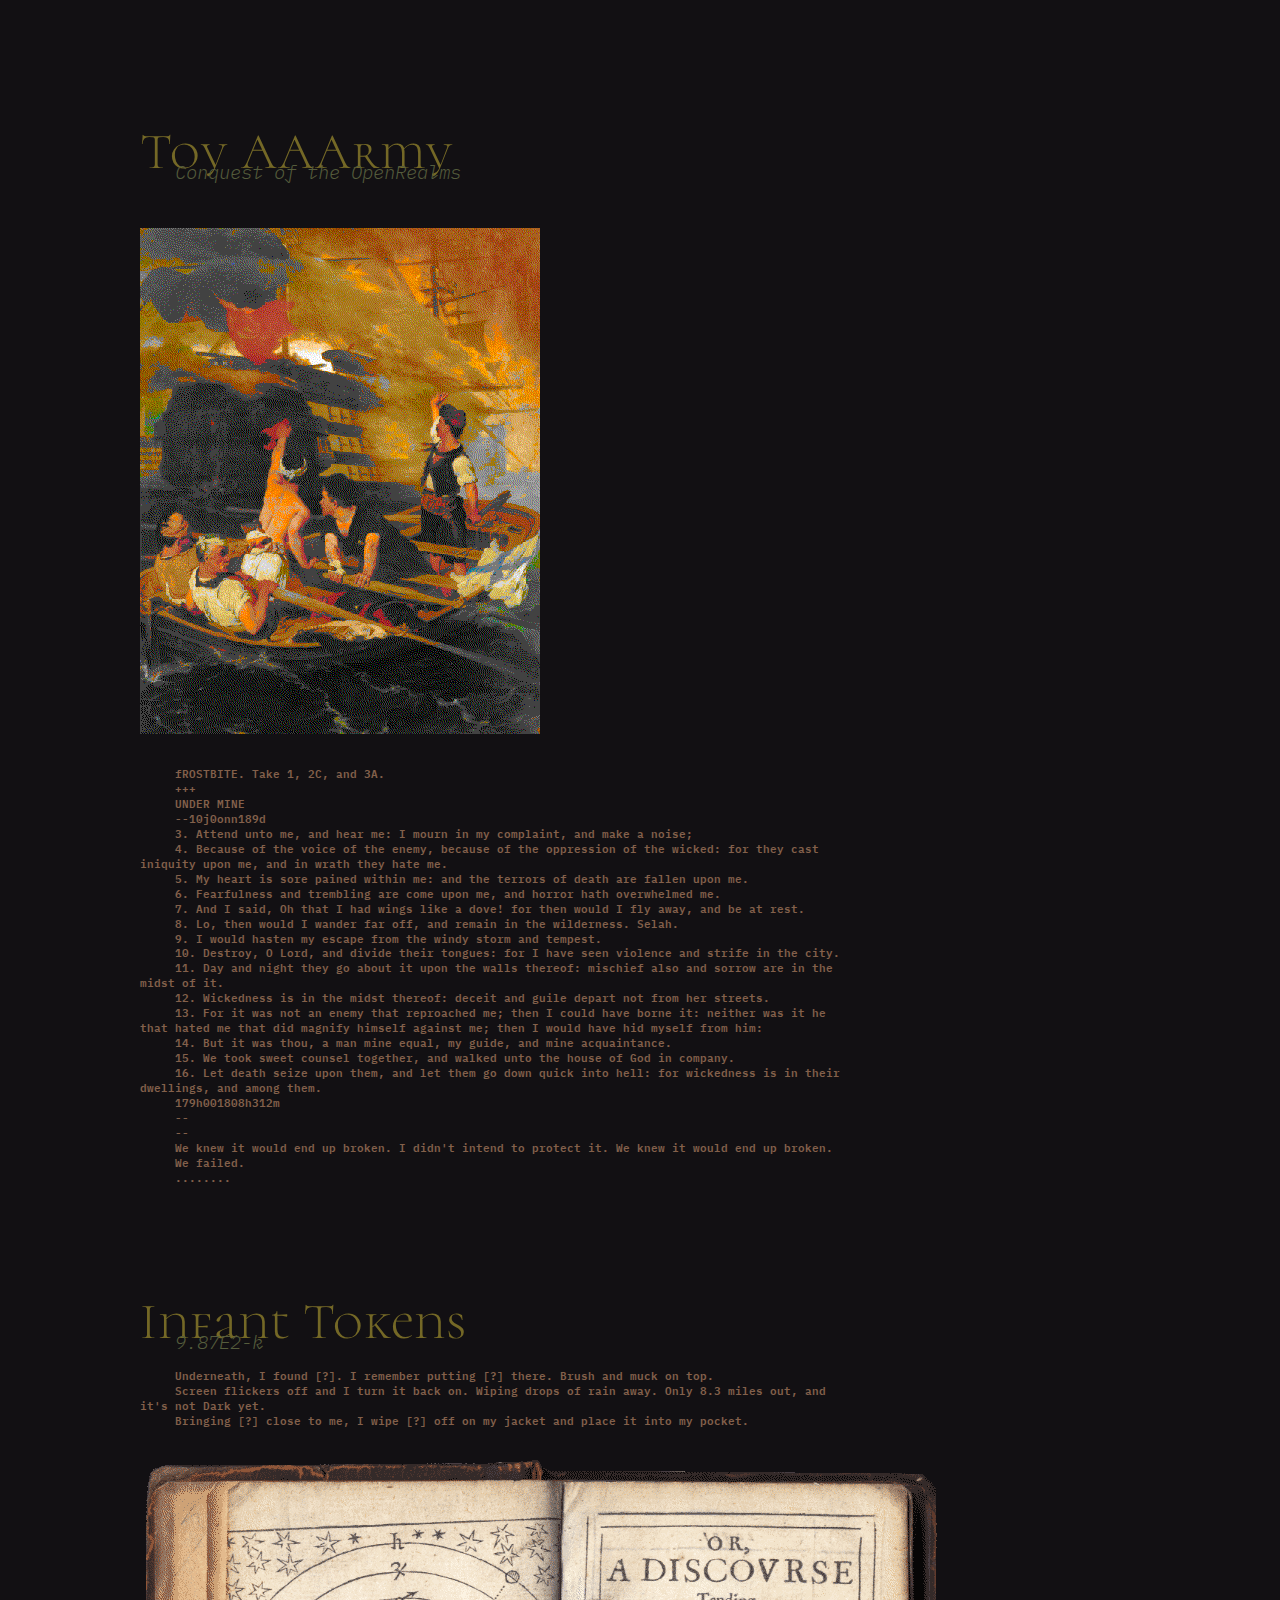
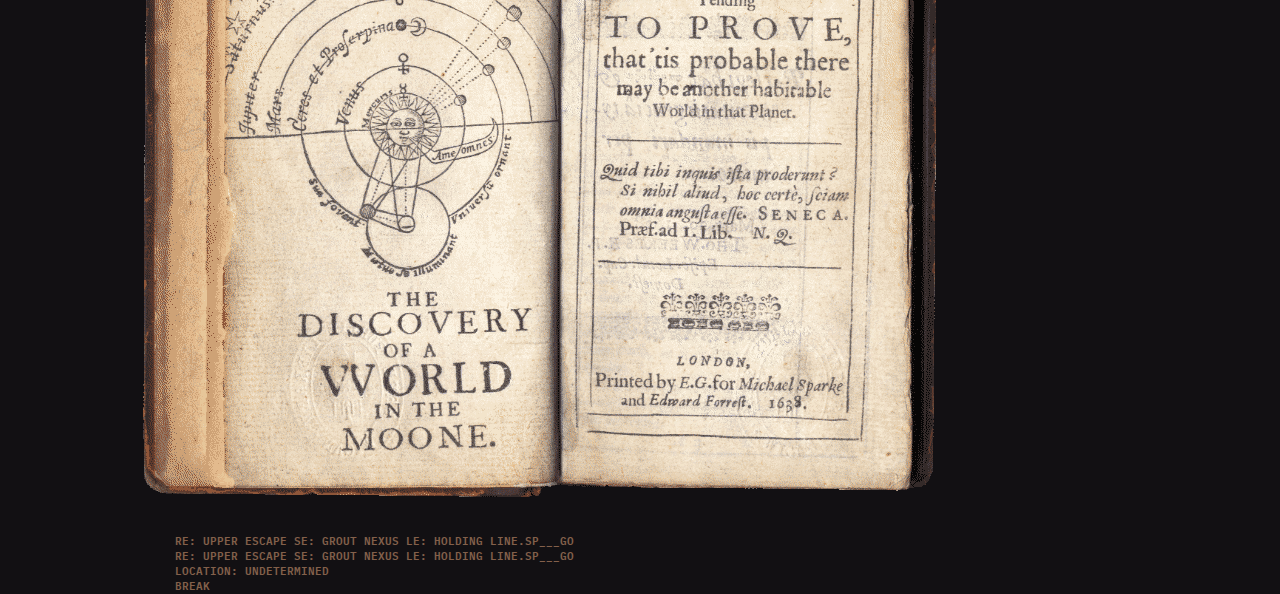
==== index.html @ 7e442b28 "correct spelling, errors" ====
<!DOCTYPE html>
<html dir="ltr" lang="en-US">
<head>
	<link rel="stylesheet" type="text/css" href="./assets/common.css" media="screen" />
	<link rel="stylesheet" type="text/css" href="./assets/style.css" media="screen" />    
</head>
<body>
	<div class="page">
		<h1>Toy AAArmy</h1>
		<h2>Conquest of the OpenRealms</h2>
		<img src="\assets\turkishflagship.png"/>
		<p>fROSTBITE. Take 1, 2C, and 3A.</p>
		<p>+++</p>
		<p>UNDER MINE</p>
		<p>--10j0onn189d</p>
		<p>3.	Attend unto me, and hear me: I mourn in my complaint, and make a noise;</p>
		<p>4.	Because of the voice of the enemy, because of the oppression of the wicked: for they cast iniquity upon me, and in wrath they hate me.</p>
		<p>5.	My heart is sore pained within me: and the terrors of death are fallen upon me.</p>
		<p>6.	Fearfulness and trembling are come upon me, and horror hath overwhelmed me.</p>
		<p>7.	And I said, Oh that I had wings like a dove! for then would I fly away, and be at rest.</p>
		<p>8.	Lo, then would I wander far off, and remain in the wilderness. Selah.
		<p>9.	I would hasten my escape from the windy storm and tempest.</p>
		<p>10.	Destroy, O Lord, and divide their tongues: for I have seen violence and strife in the city.</p>
		<p>11.	Day and night they go about it upon the walls thereof: mischief also and sorrow are in the midst of it.</p>
		<p>12.	Wickedness is in the midst thereof: deceit and guile depart not from her streets.</p>
		<p>13.	For it was not an enemy that reproached me; then I could have borne it: neither was it he that hated me that did magnify himself against me; then I would have hid myself from him:</p>
		<p>14.	But it was thou, a man mine equal, my guide, and mine acquaintance.</p>
		<p>15.	We took sweet counsel together, and walked unto the house of God in company.</p>
		<p>16.	Let death seize upon them, and let them go down quick into hell: for wickedness is in their dwellings, and among them.</p>
		<p>179h001808h312m</p>
		<p>--</p>
		<p>--</p>
		<p>We knew it would end up broken. I didn't intend to protect it. We knew it would end up broken.</p>
		<p>We failed.</p>
		<p>........</p>
		<h1>Infant Tokens</h1>
		<h2>9.87E2-k</h2>	
		<p>Underneath, I found [?]. I remember putting [?] there. Brush and muck on top.</p>
		<p>Screen flickers off and I turn it back on. Wiping drops of rain away. Only 8.3 miles out, and it's not Dark yet.</p>
		<p>Bringing [?] close to me, I wipe [?] off on my jacket and place it into my pocket.</p>
		<img class="wideimg" src="\assets\galileo.png"/>
		<p>RE: UPPER ESCAPE SE: GROUT NEXUS LE: HOLDING LINE.SP___GO</p>
		<p>RE: UPPER ESCAPE SE: GROUT NEXUS LE: HOLDING LINE.SP___GO</p>
		<p>LOCATION: UNDETERMINED</p>
		<p>BREAK</p>
	</div>
</body>
---- assets/common.css ----
/*

	1312 vs. HTML5

	

	written by Mike "1312" (mike at thirteentwelve.com)


	
	A modified Eric Meyer's CSS reset and Rich Clark's HTML5 CSS reset

		
*/

html, body, div, span, object, iframe,
h1, h2, h3, h4, h5, h6, p, blockquote, pre,
abbr, address, cite, code,
del, dfn, em, img, ins, kbd, q, samp,
small, strong, sub, sup, var,
b, i,
dl, dt, dd, ol, ul, li,
fieldset, form, label, legend,
table, caption, tbody, tfoot, thead, tr, th, td,
article, aside, dialog, figure, footer, header, 
hgroup, menu, nav, section,
time, mark, audio, video {
    margin:0;
    padding:0;
    border:0;
    outline:0;
    font-size:100%;
    vertical-align:baseline;
    background:transparent;
    font-weight: normal;
}

a { text-decoration: none; color: #000; }

/* force scroll bars to stop the page jump on short pages */
html {
    overflow-y: scroll;
    overflow: -moz-scrollbars-vertical;
}

body {
	line-height: 1;
}

article, aside, dialog, figure, footer, header, 
hgroup, nav, section { 
    display:block;
}

blockquote, q {
	quotes: none;
}


/* ~~~~~~~~~~~~~~~~~~~~~~~~~~~~~~~~~~~~~~~~~~~~~~ common elements */
/* remember to highlight inserts somehow! */
ins {
	text-decoration: none;
}
del {
	text-decoration: line-through;
}
mark {
    background-color: #ff9;
    color: #000;     
    font-style:italic;
    font-weight:bold;    
}
input, select {
    vertical-align:middle;
}
/* tables still need 'cellspacing="0"' in the markup */
table {
	border-collapse: collapse;
	border-spacing: 0;
}

/* ~~~~~~~~~~~~~~~~~~~~~~~~~~~~~~~~~~~~~~~~~~~~~~ common classes */

.floatLeft {
	float: left;
	text-align: left;
}
	img.floatLeft {
		margin: 0 10px 10px 10px;
	}
	
.floatRight {
	float: right;
	text-align: right;
}
	img.floatRight {
		margin: 0 10px 10px 10px;
	}

.floatClear, .cleaner {
	clear: both;
}
	br.floatClear {
		margin: -1px -1px 0px 0px;
		width: 1px;
		height: 1px;
		clear: both;
	}

.alignRight {
	text-align: right;
}

.alignCenter {
	text-align: center;
}

div.hr {
	clear: both;
	margin: 0;
	padding: 0;
	/*
	hr's tend to come with uncontrollable and annoying extra margins and inconsistancies on how to style them
	but the hr is great for page breaks without css and for clearing floats
	
	to style a hr, restyle this in a container div in div specific
	or have a new class, eg. div.hr-dotted { border-top: 1px dotted #666; } div.hr-dotted hr { display: none; }
	*/
}
	div.hr hr {
		display: none;
	}
	
.hide {
	display: none !important;
}

.bold {
	font-weight: bold;
}

.noBg {
	background: none !important;
}

.error {
	color: #f00;
	font-weight: bold;
}

:focus, a {
  -moz-outline-style: none;
  /* combatting that annoying dotted border box that appears on focus of an element in ff */
  outline: none !important;
  /* and the safari green glow */
}

.nb {
    border: 0 none !important;
}
---- assets/style.css ----
@font-face {
    font-family: "IBM Plex Mono Light Italic";
    src: url(./IBMPlexMono-LightItalic.woff) format("woff");
}

@font-face {
    font-family: "IBM Plex Mono Semibold";
    src: url(./IBMPlexMono-SemiBold.woff) format("woff");
}

@font-face {
    font-family: "Cormorant Unicase Light";
    src: url(./CormorantUnicase-Light.woff) format("woff");
}

.page {
    width: 700px;
    margin-left: 140px;
}

.rightJust {
    text-align: right;
}

html {
    background-color: #121013;
}

body {;
    margin-top: 120px;
}

/*  lololololol   */
img {
    padding-top: 30px;
    padding-bottom: 30px;
    align-items: center;
}

.wideimg {
    width: 800px;
}

h1 {
    font-family: "Cormorant Unicase Light", 'Times New Roman', Times, serif;
    font-size: 38pt;
    letter-spacing: 0.02em;
    line-height: 130%;
    color: rgb(116, 104, 38);
    margin-bottom: -4%;
    margin-top: 15%;
}

h2 {
    text-indent: 5%;
    max-width: 800px;
    line-height: 160%;
    font-family: "IBM Plex Mono Light Italic", 'Courier New', Courier, monospace;
    font-size: 14pt;
    color: rgb(85, 92, 60);
    margin-bottom: 1.5%;
}

p {
    font-family: "IBM Plex Mono Semibold", 'Courier New', Courier, monospace;
    font-size: 8pt;
    text-indent: 5%;
    color:rgb(131, 96, 75);
    line-height: 140%;
}

a :hover {
    text-indent: 4.5%;
    color: rgb(124, 75, 0);
    text-decoration:overline;
}
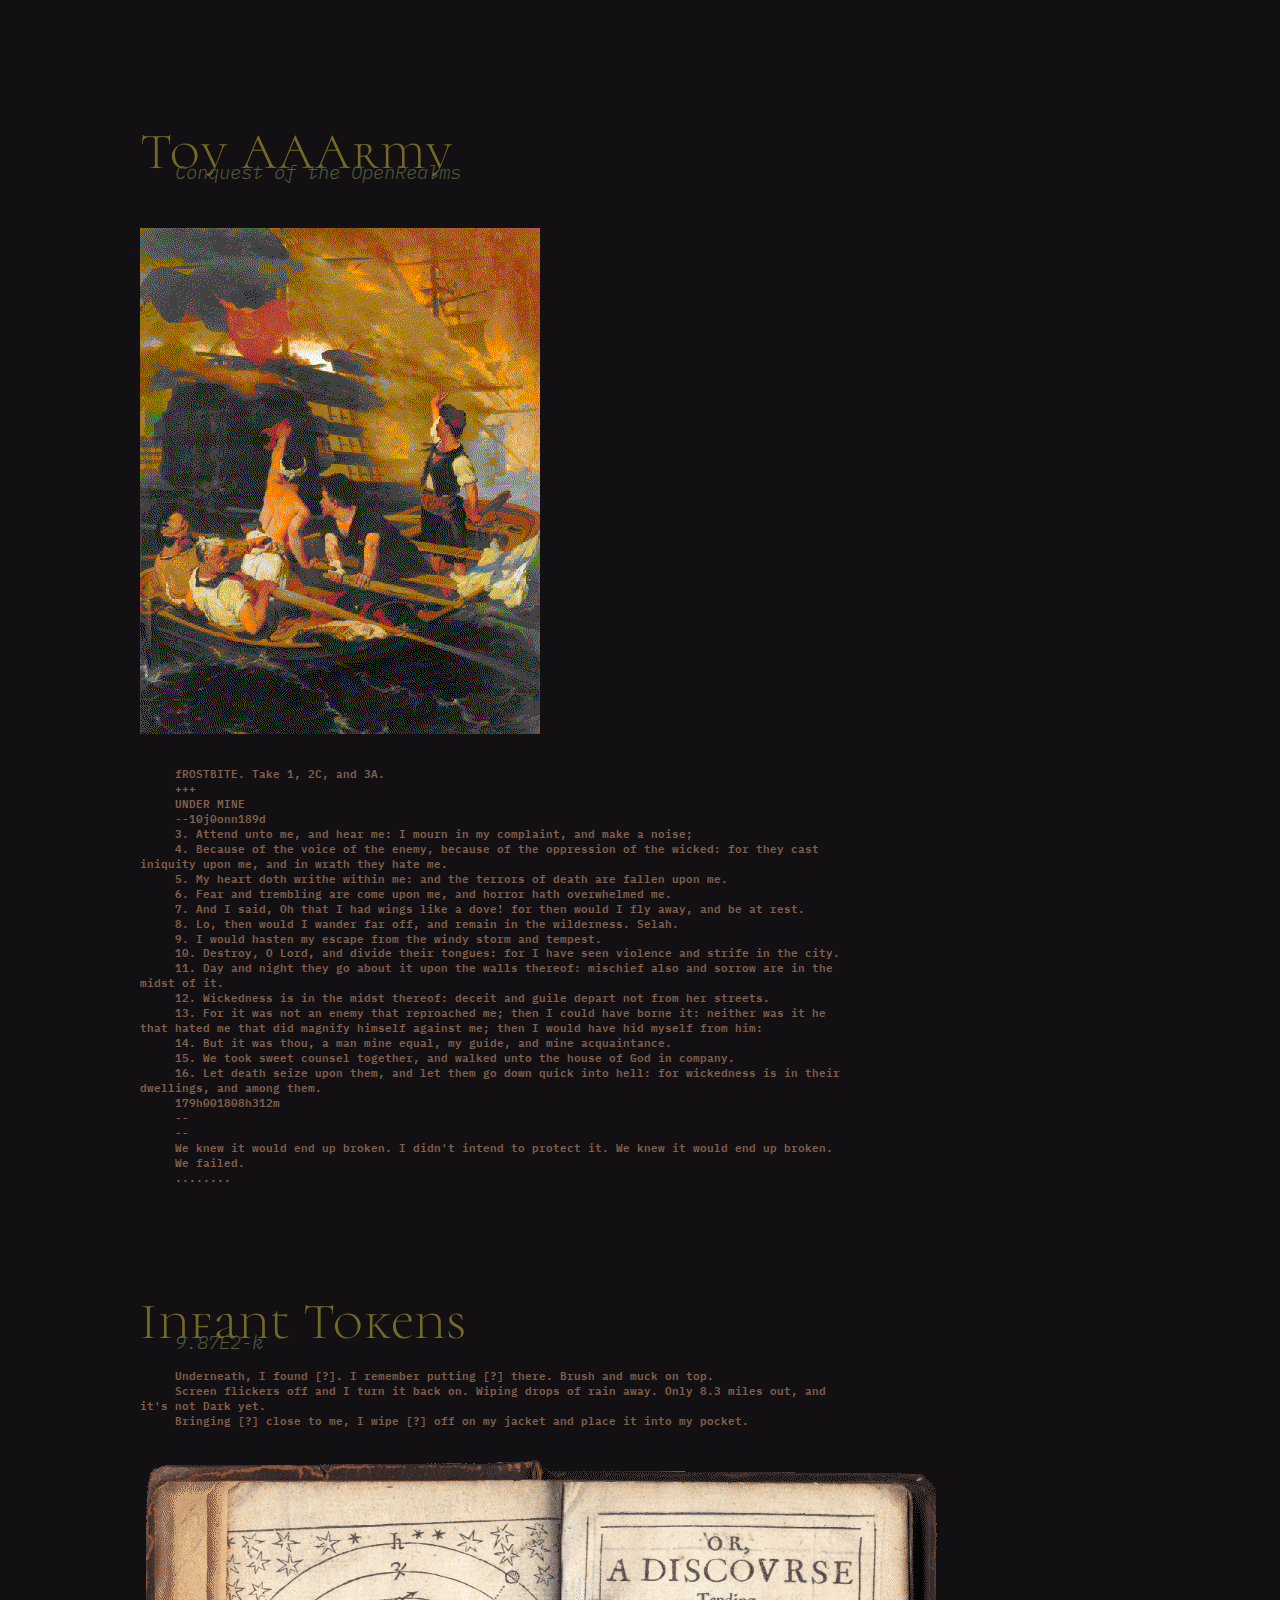
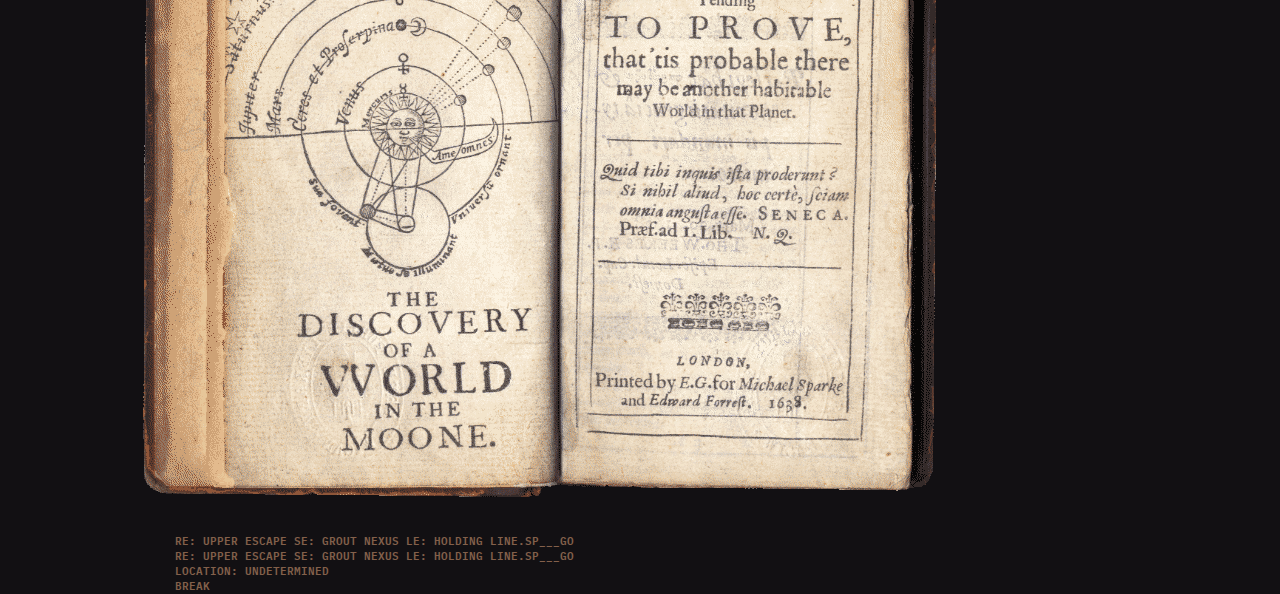
==== commit 079f9ef3: "oh" ====
--- a/index.html
+++ b/index.html
@@ -15,8 +15,8 @@
 		<p>--10j0onn189d</p>
 		<p>3.	Attend unto me, and hear me: I mourn in my complaint, and make a noise;</p>
 		<p>4.	Because of the voice of the enemy, because of the oppression of the wicked: for they cast iniquity upon me, and in wrath they hate me.</p>
-		<p>5.	My heart is sore pained within me: and the terrors of death are fallen upon me.</p>
-		<p>6.	Fearfulness and trembling are come upon me, and horror hath overwhelmed me.</p>
+		<p>5.	My heart doth writhe within me: and the terrors of death are fallen upon me.</p>
+		<p>6.	Fear and trembling are come upon me, and horror hath overwhelmed me.</p>
 		<p>7.	And I said, Oh that I had wings like a dove! for then would I fly away, and be at rest.</p>
 		<p>8.	Lo, then would I wander far off, and remain in the wilderness. Selah.
 		<p>9.	I would hasten my escape from the windy storm and tempest.</p>
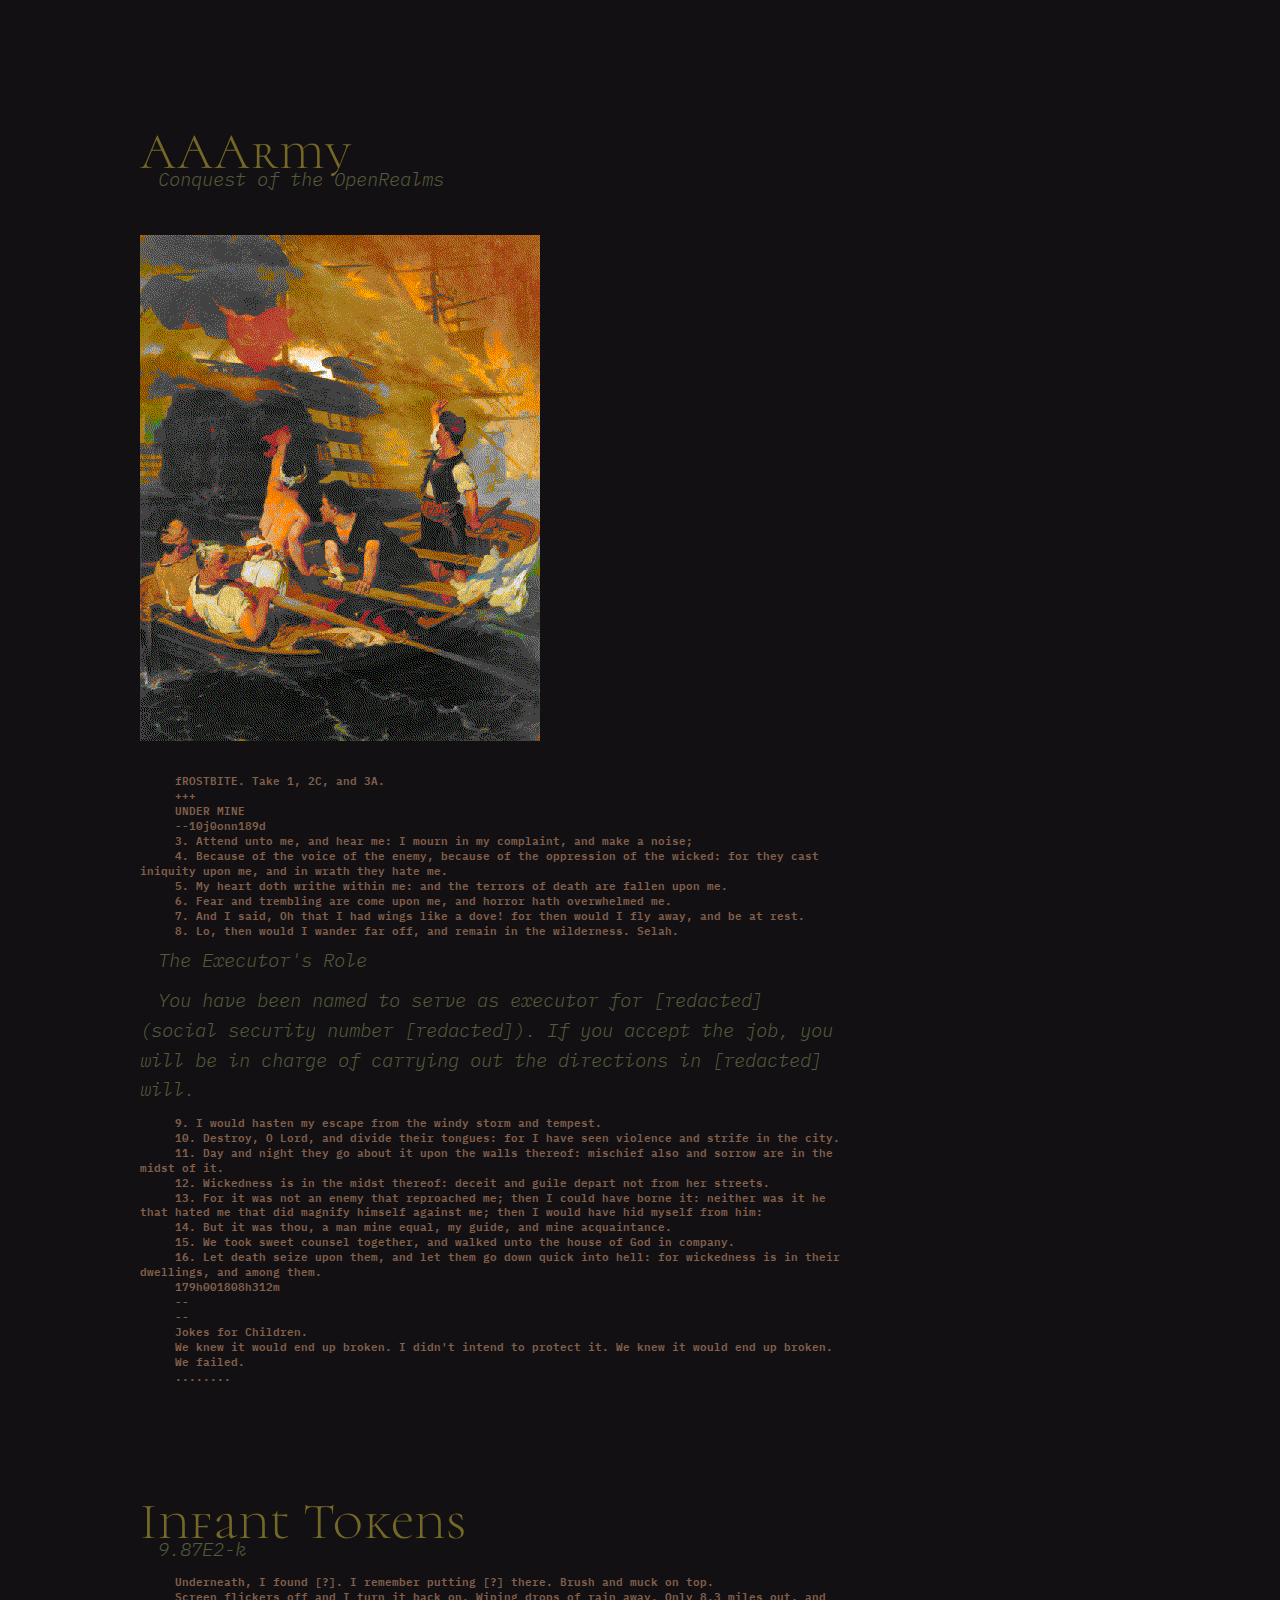
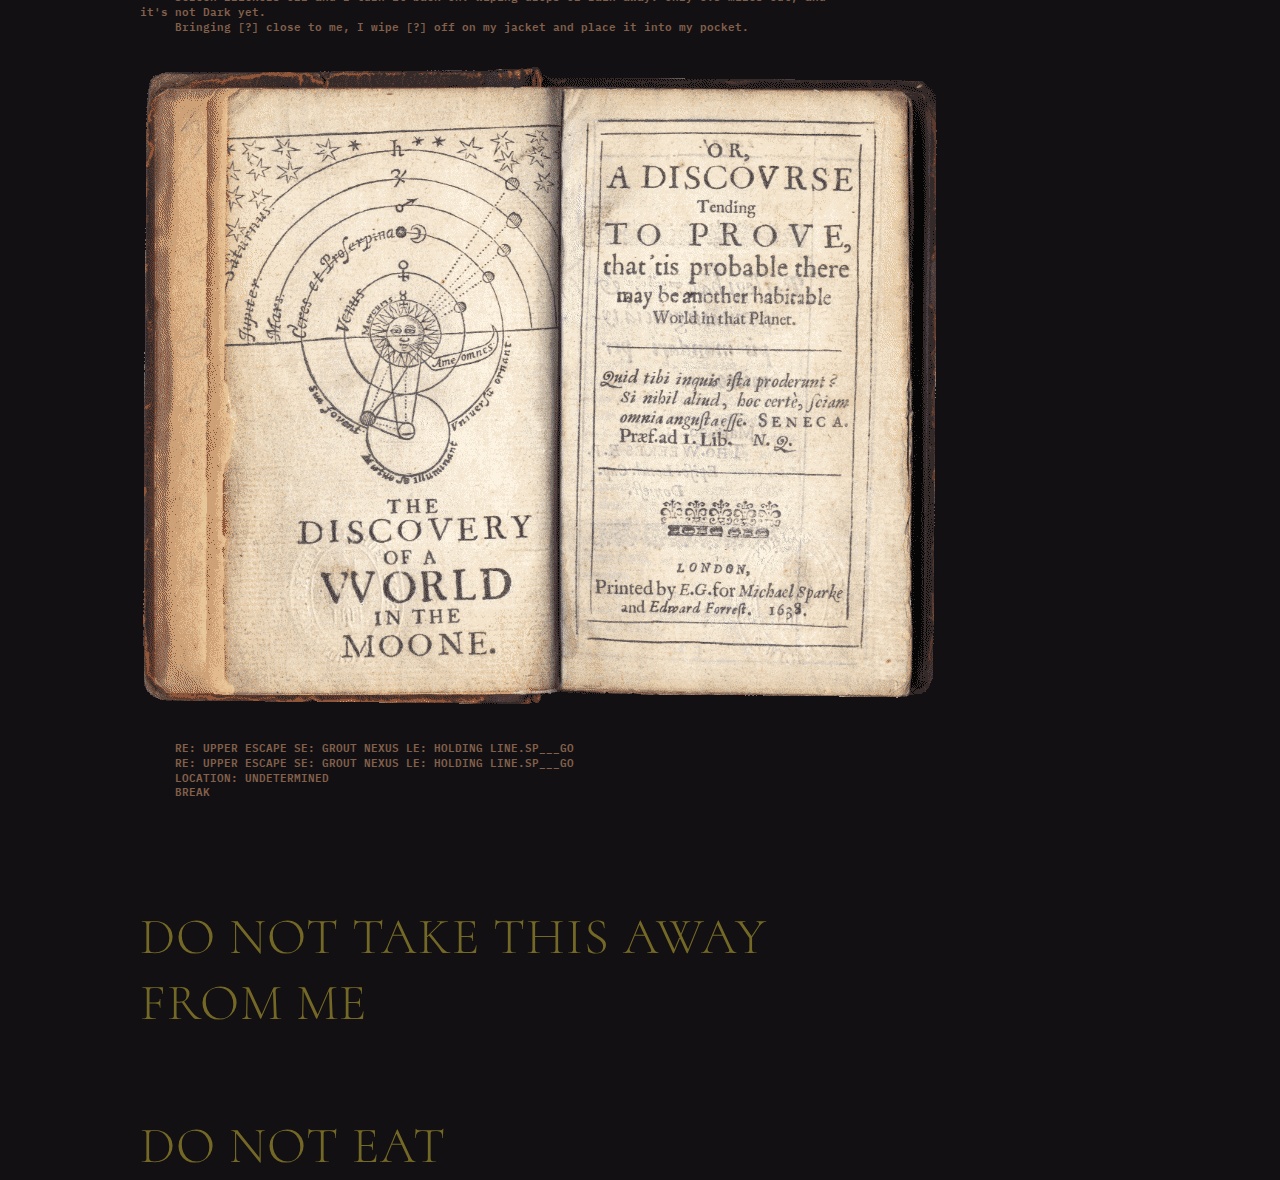
==== commit 477e3c39: "line added" ====
--- a/index.html
+++ b/index.html
@@ -6,7 +6,7 @@
 </head>
 <body>
 	<div class="page">
-		<h1>Toy AAArmy</h1>
+		<h1>AAArmy</h1>
 		<h2>Conquest of the OpenRealms</h2>
 		<img src="\assets\turkishflagship.png"/>
 		<p>fROSTBITE. Take 1, 2C, and 3A.</p>
@@ -19,6 +19,8 @@
 		<p>6.	Fear and trembling are come upon me, and horror hath overwhelmed me.</p>
 		<p>7.	And I said, Oh that I had wings like a dove! for then would I fly away, and be at rest.</p>
 		<p>8.	Lo, then would I wander far off, and remain in the wilderness. Selah.
+		<h2>The Executor's Role</h2>
+		<h2>You have been named to serve as executor for [redacted] (social security number [redacted]). If you accept the job, you will be in charge of carrying out the directions in [redacted] will.</h2>
 		<p>9.	I would hasten my escape from the windy storm and tempest.</p>
 		<p>10.	Destroy, O Lord, and divide their tongues: for I have seen violence and strife in the city.</p>
 		<p>11.	Day and night they go about it upon the walls thereof: mischief also and sorrow are in the midst of it.</p>
@@ -30,6 +32,7 @@
 		<p>179h001808h312m</p>
 		<p>--</p>
 		<p>--</p>
+		<p>Jokes for Children.</p>
 		<p>We knew it would end up broken. I didn't intend to protect it. We knew it would end up broken.</p>
 		<p>We failed.</p>
 		<p>........</p>
@@ -43,5 +46,7 @@
 		<p>RE: UPPER ESCAPE SE: GROUT NEXUS LE: HOLDING LINE.SP___GO</p>
 		<p>LOCATION: UNDETERMINED</p>
 		<p>BREAK</p>
+		<h1>DO NOT TAKE THIS AWAY FROM ME</h1>
+		<h1>DO NOT EAT</h1>
 	</div>
 </body>
--- a/assets/style.css
+++ b/assets/style.css
@@ -52,12 +52,13 @@
 }
 
 h2 {
-    text-indent: 5%;
+    text-indent: 2.5%;
     max-width: 800px;
     line-height: 160%;
     font-family: "IBM Plex Mono Light Italic", 'Courier New', Courier, monospace;
     font-size: 14pt;
     color: rgb(85, 92, 60);
+    margin-top: 1%;
     margin-bottom: 1.5%;
 }
 
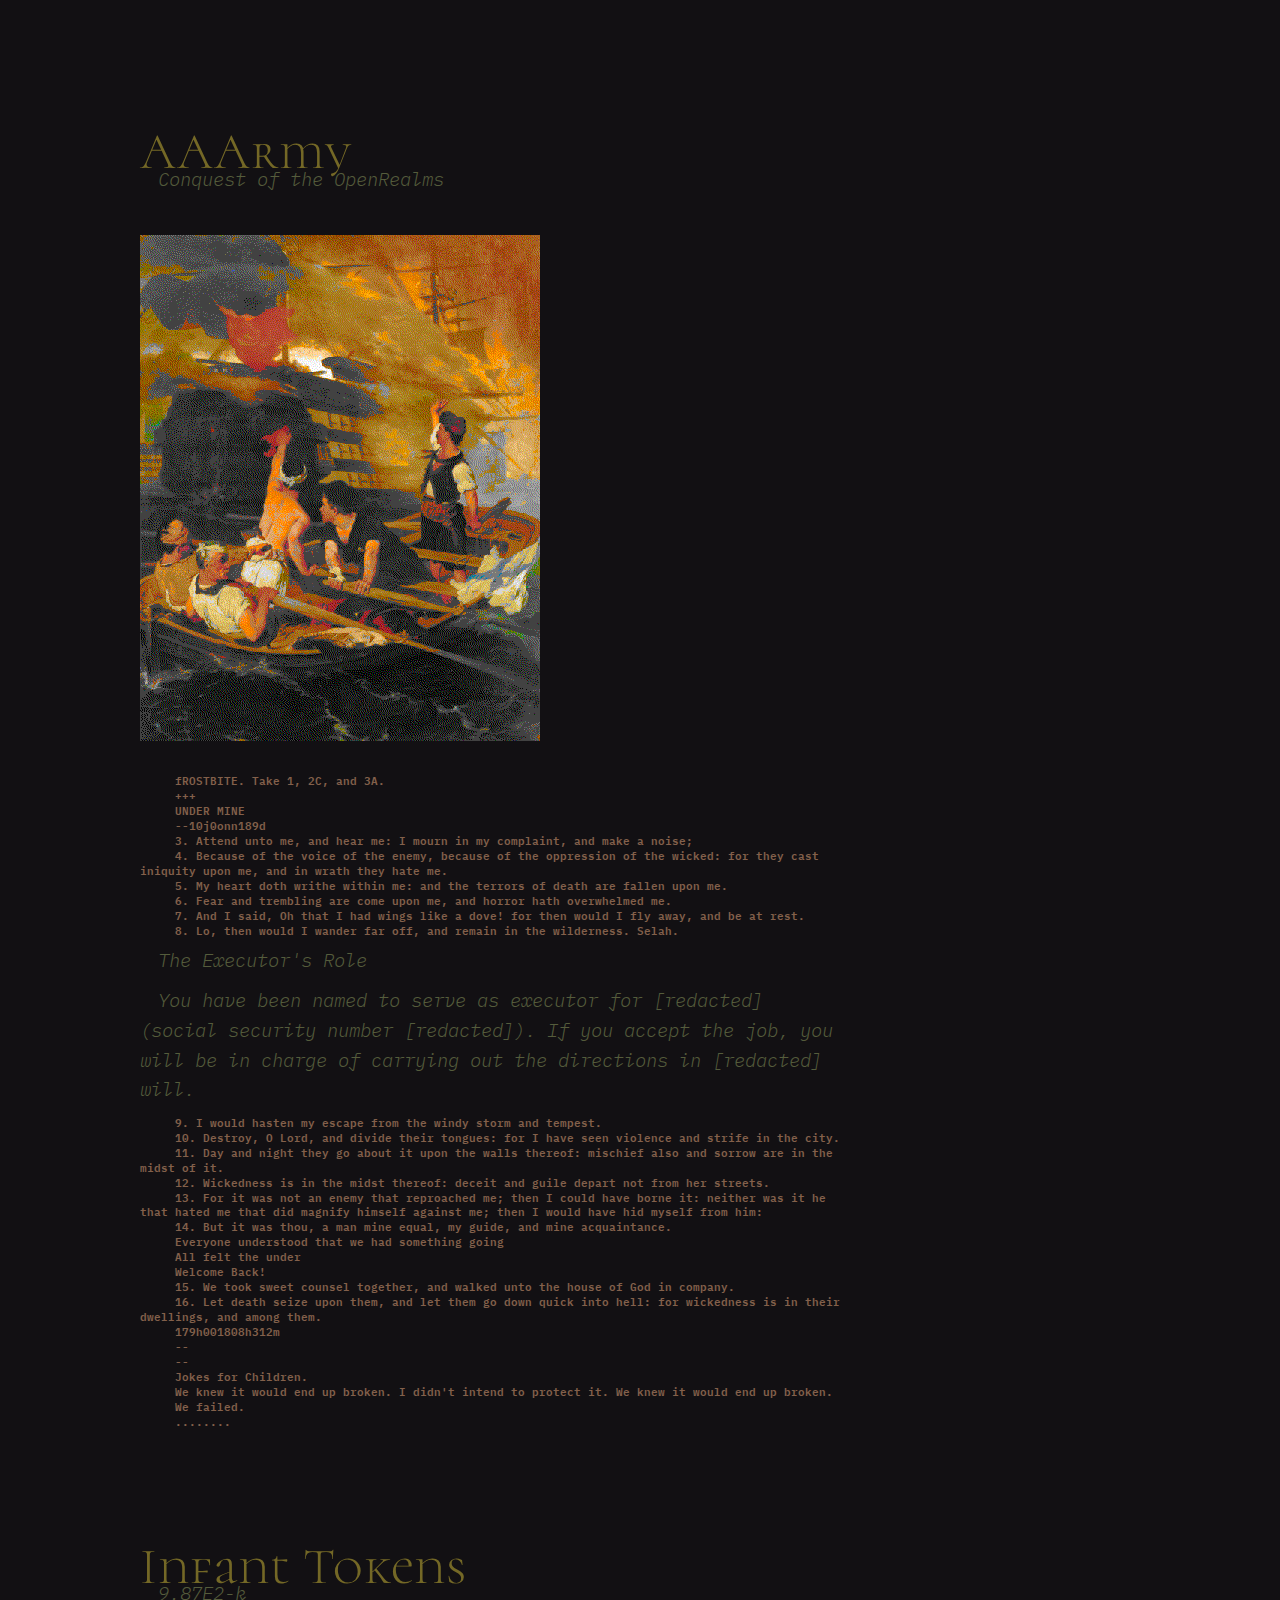
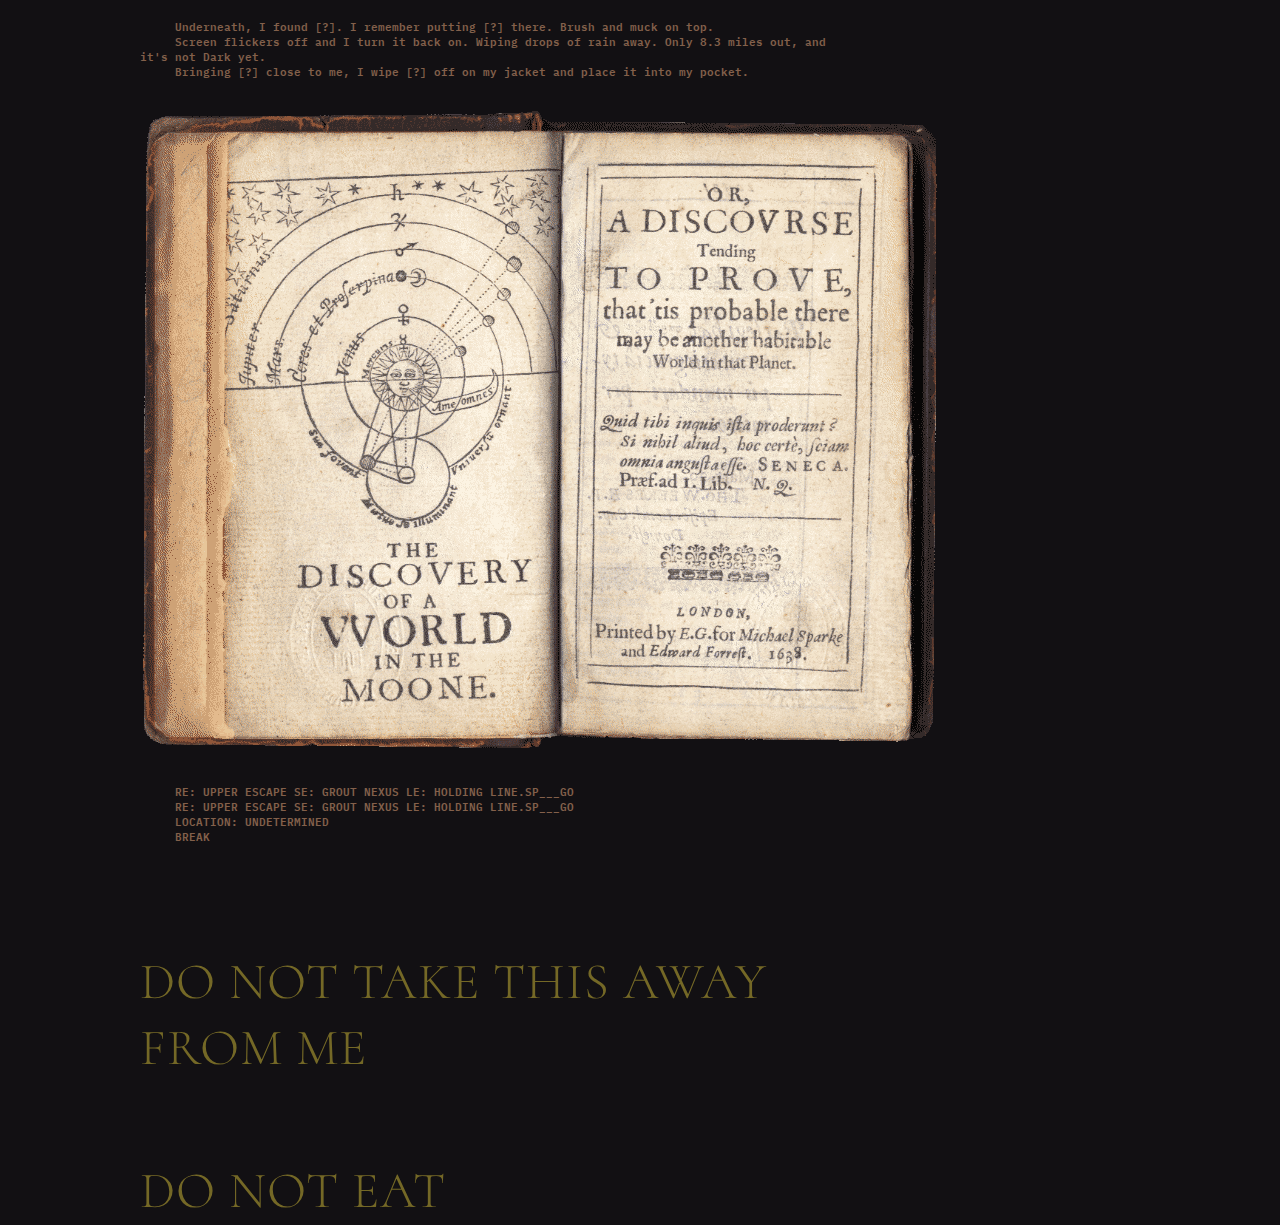
==== commit 06379262: "text" ====
--- a/index.html
+++ b/index.html
@@ -27,6 +27,9 @@
 		<p>12.	Wickedness is in the midst thereof: deceit and guile depart not from her streets.</p>
 		<p>13.	For it was not an enemy that reproached me; then I could have borne it: neither was it he that hated me that did magnify himself against me; then I would have hid myself from him:</p>
 		<p>14.	But it was thou, a man mine equal, my guide, and mine acquaintance.</p>
+		<p>Everyone understood that we had something going</p>
+		<p>All felt the under</p>
+		<p>Welcome Back!</p>
 		<p>15.	We took sweet counsel together, and walked unto the house of God in company.</p>
 		<p>16.	Let death seize upon them, and let them go down quick into hell: for wickedness is in their dwellings, and among them.</p>
 		<p>179h001808h312m</p>
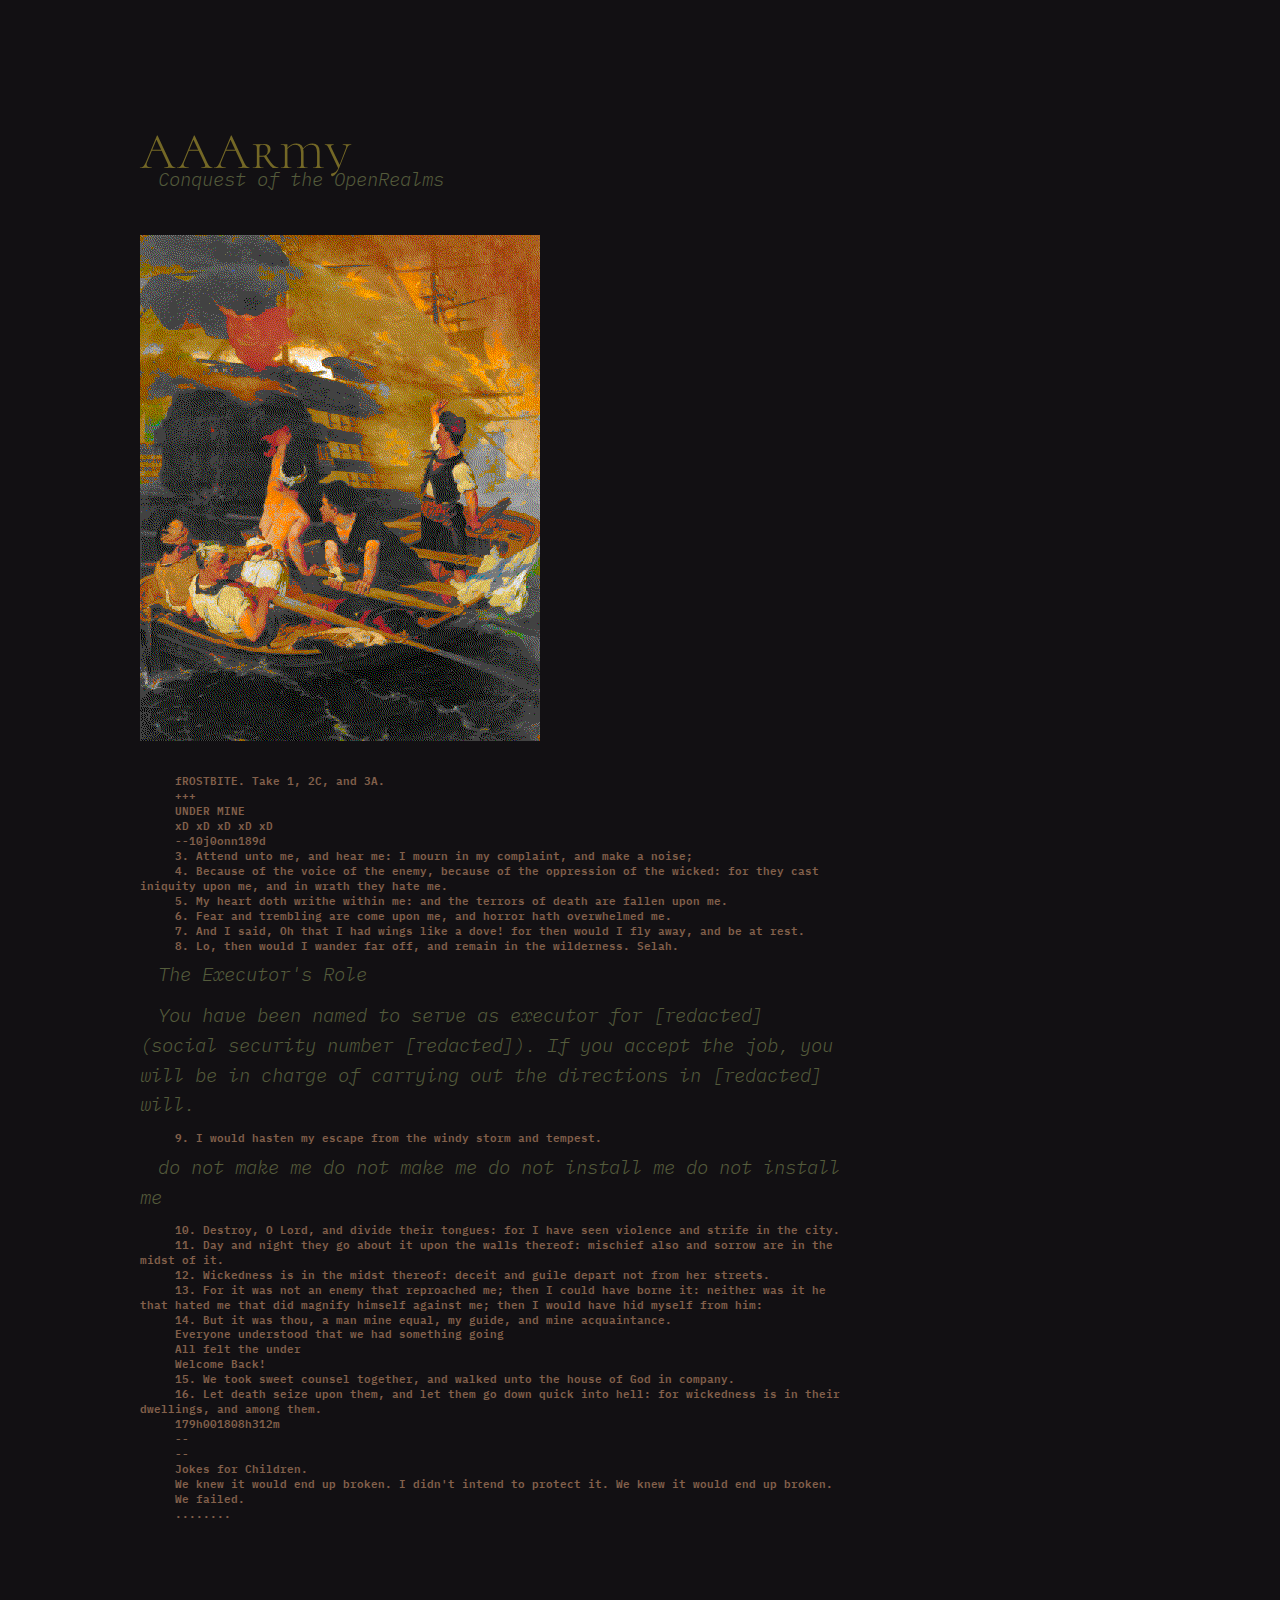
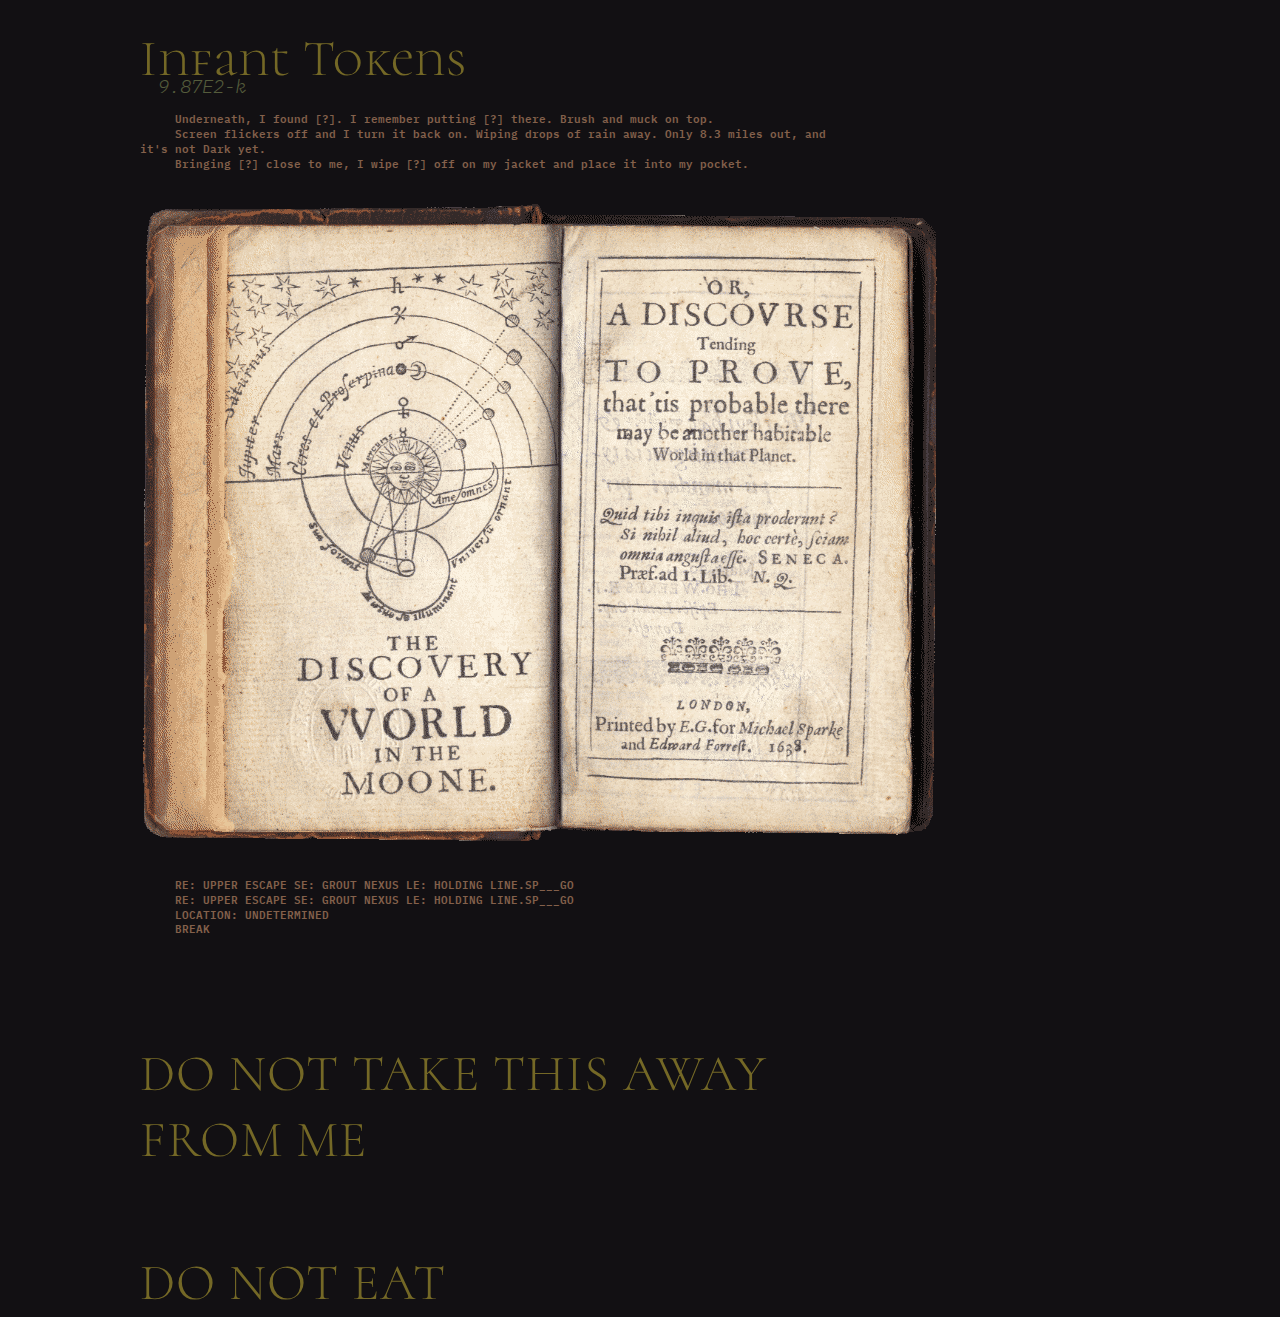
==== commit 3bfda85d: "added xD" ====
--- a/index.html
+++ b/index.html
@@ -12,6 +12,7 @@
 		<p>fROSTBITE. Take 1, 2C, and 3A.</p>
 		<p>+++</p>
 		<p>UNDER MINE</p>
+		<p>xD xD xD xD xD</p>
 		<p>--10j0onn189d</p>
 		<p>3.	Attend unto me, and hear me: I mourn in my complaint, and make a noise;</p>
 		<p>4.	Because of the voice of the enemy, because of the oppression of the wicked: for they cast iniquity upon me, and in wrath they hate me.</p>
@@ -22,6 +23,7 @@
 		<h2>The Executor's Role</h2>
 		<h2>You have been named to serve as executor for [redacted] (social security number [redacted]). If you accept the job, you will be in charge of carrying out the directions in [redacted] will.</h2>
 		<p>9.	I would hasten my escape from the windy storm and tempest.</p>
+		<h2>do not make me do not make me do not install me do not install me</h2>
 		<p>10.	Destroy, O Lord, and divide their tongues: for I have seen violence and strife in the city.</p>
 		<p>11.	Day and night they go about it upon the walls thereof: mischief also and sorrow are in the midst of it.</p>
 		<p>12.	Wickedness is in the midst thereof: deceit and guile depart not from her streets.</p>
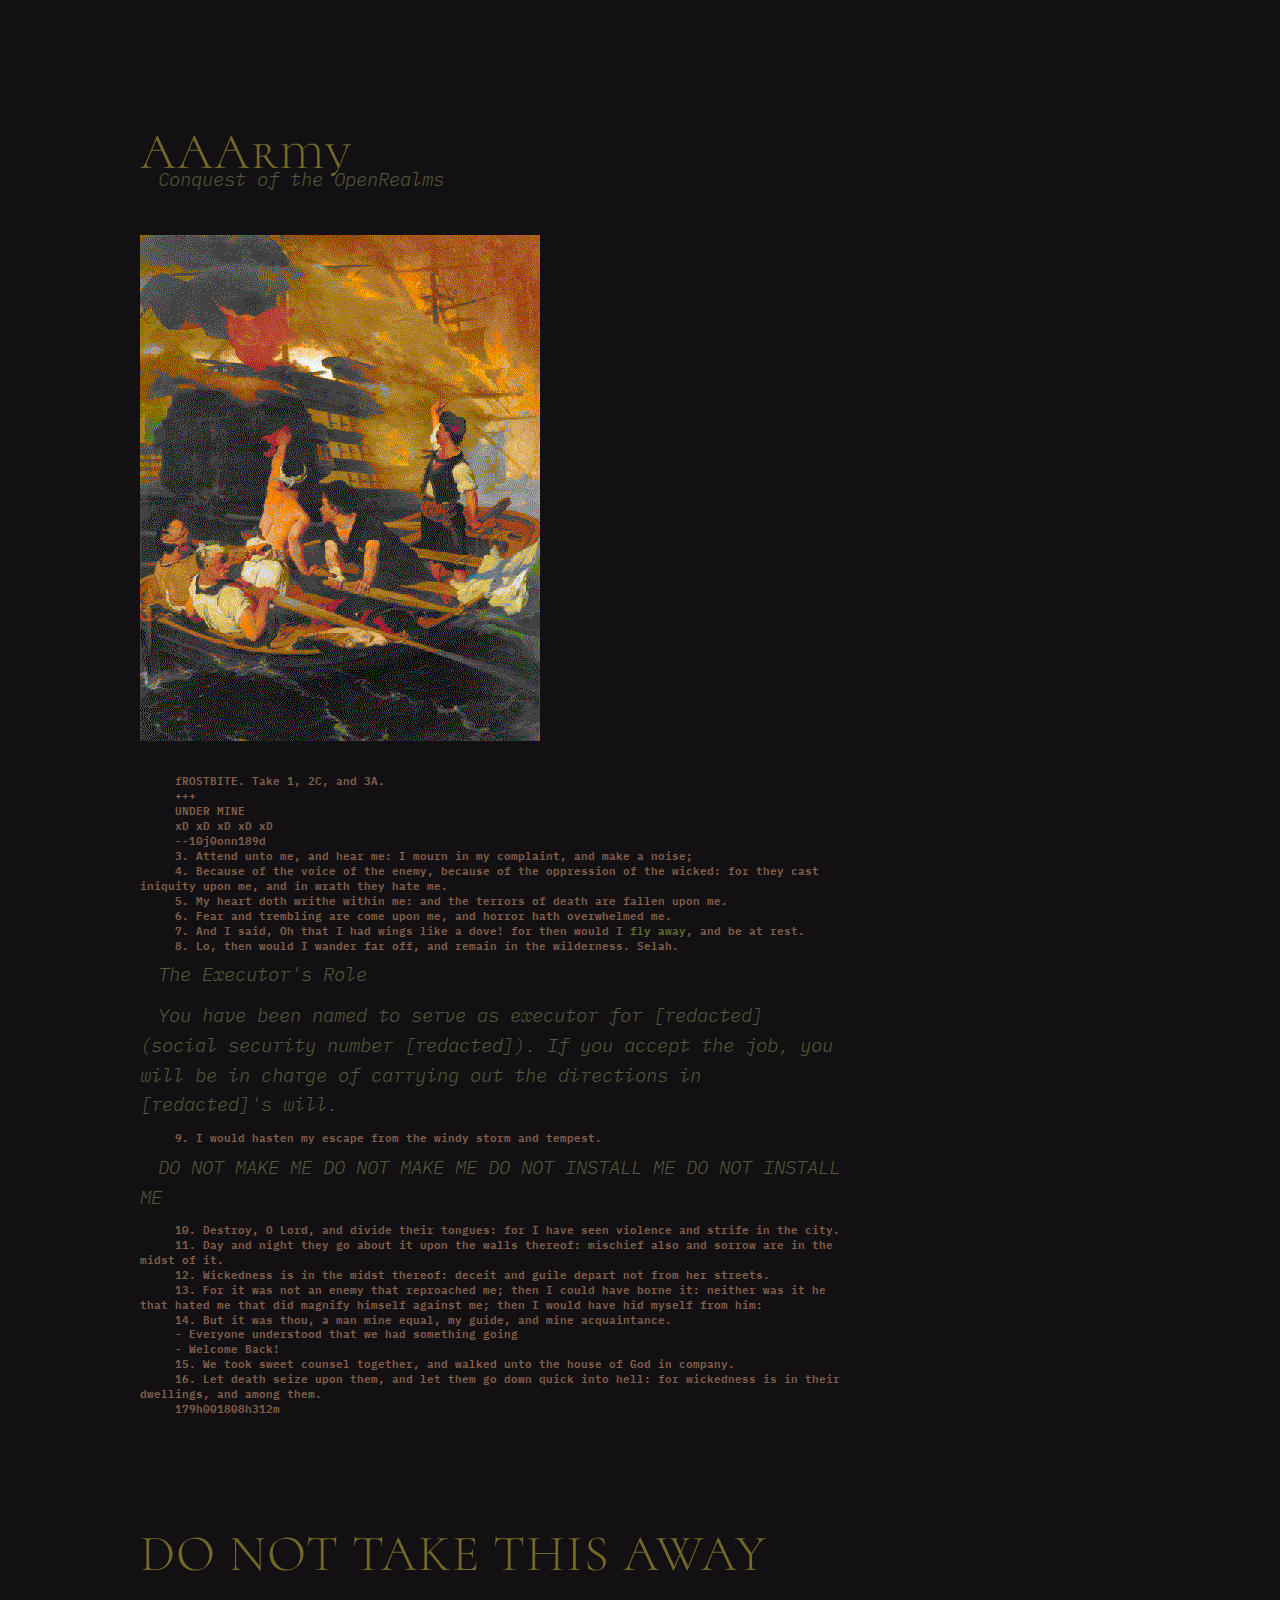
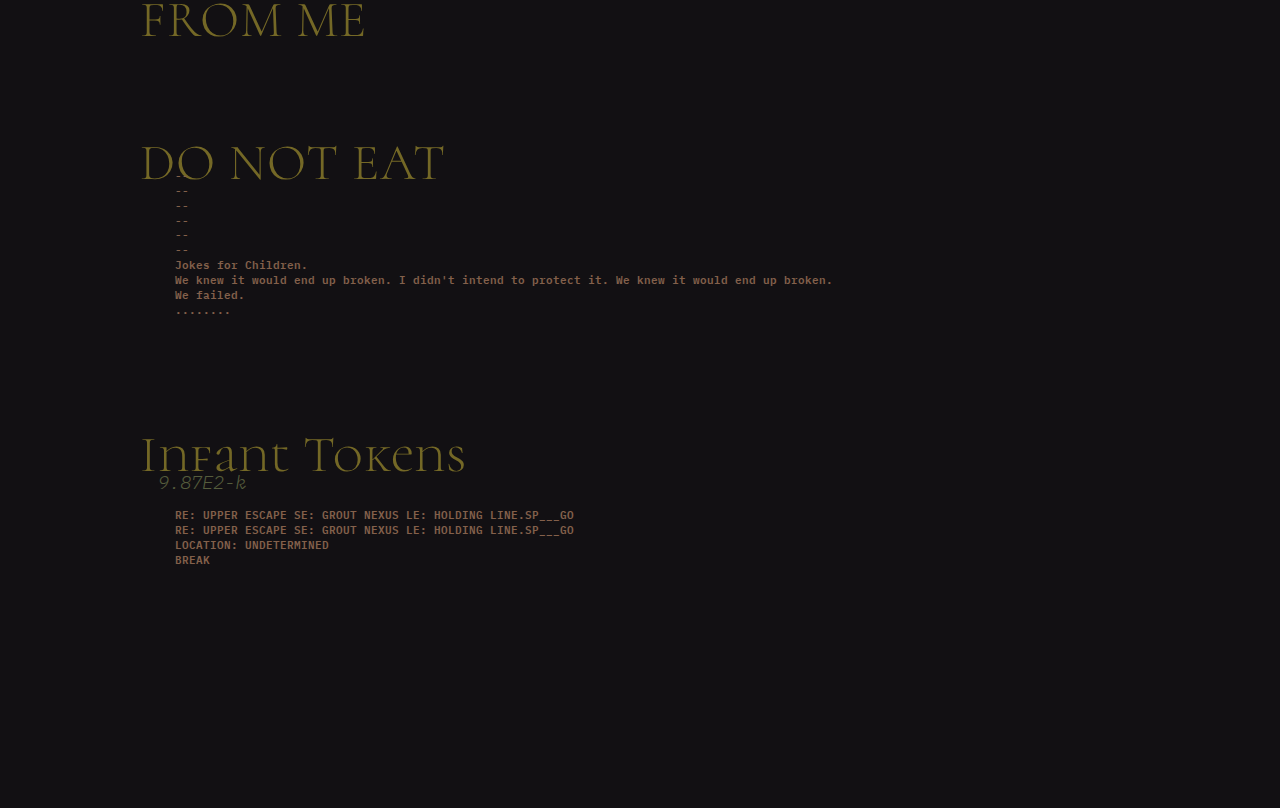
==== commit 51097164: "stuff" ====
--- a/index.html
+++ b/index.html
@@ -18,23 +18,28 @@
 		<p>4.	Because of the voice of the enemy, because of the oppression of the wicked: for they cast iniquity upon me, and in wrath they hate me.</p>
 		<p>5.	My heart doth writhe within me: and the terrors of death are fallen upon me.</p>
 		<p>6.	Fear and trembling are come upon me, and horror hath overwhelmed me.</p>
-		<p>7.	And I said, Oh that I had wings like a dove! for then would I fly away, and be at rest.</p>
+		<p>7.	And I said, Oh that I had wings like a dove! for then would I <a href="find.html">fly away</a>, and be at rest.</p>
 		<p>8.	Lo, then would I wander far off, and remain in the wilderness. Selah.
 		<h2>The Executor's Role</h2>
-		<h2>You have been named to serve as executor for [redacted] (social security number [redacted]). If you accept the job, you will be in charge of carrying out the directions in [redacted] will.</h2>
+		<h2>You have been named to serve as executor for [redacted] (social security number [redacted]). If you accept the job, you will be in charge of carrying out the directions in [redacted]'s will.</h2>
 		<p>9.	I would hasten my escape from the windy storm and tempest.</p>
-		<h2>do not make me do not make me do not install me do not install me</h2>
+		<h2>DO NOT MAKE ME DO NOT MAKE ME DO NOT INSTALL ME DO NOT INSTALL ME</h2>
 		<p>10.	Destroy, O Lord, and divide their tongues: for I have seen violence and strife in the city.</p>
 		<p>11.	Day and night they go about it upon the walls thereof: mischief also and sorrow are in the midst of it.</p>
 		<p>12.	Wickedness is in the midst thereof: deceit and guile depart not from her streets.</p>
 		<p>13.	For it was not an enemy that reproached me; then I could have borne it: neither was it he that hated me that did magnify himself against me; then I would have hid myself from him:</p>
 		<p>14.	But it was thou, a man mine equal, my guide, and mine acquaintance.</p>
-		<p>Everyone understood that we had something going</p>
-		<p>All felt the under</p>
-		<p>Welcome Back!</p>
+		<p>- Everyone understood that we had something going</p>
+		<p>- Welcome Back!</p>
 		<p>15.	We took sweet counsel together, and walked unto the house of God in company.</p>
 		<p>16.	Let death seize upon them, and let them go down quick into hell: for wickedness is in their dwellings, and among them.</p>
 		<p>179h001808h312m</p>
+		<h1>DO NOT TAKE THIS AWAY FROM ME</h1>
+		<h1>DO NOT EAT</h1>
+		<p>--</p>
+		<p>--</p>
+		<p>--</p>
+		<p>--</p>
 		<p>--</p>
 		<p>--</p>
 		<p>Jokes for Children.</p>
@@ -43,15 +48,9 @@
 		<p>........</p>
 		<h1>Infant Tokens</h1>
 		<h2>9.87E2-k</h2>	
-		<p>Underneath, I found [?]. I remember putting [?] there. Brush and muck on top.</p>
-		<p>Screen flickers off and I turn it back on. Wiping drops of rain away. Only 8.3 miles out, and it's not Dark yet.</p>
-		<p>Bringing [?] close to me, I wipe [?] off on my jacket and place it into my pocket.</p>
-		<img class="wideimg" src="\assets\galileo.png"/>
 		<p>RE: UPPER ESCAPE SE: GROUT NEXUS LE: HOLDING LINE.SP___GO</p>
 		<p>RE: UPPER ESCAPE SE: GROUT NEXUS LE: HOLDING LINE.SP___GO</p>
 		<p>LOCATION: UNDETERMINED</p>
 		<p>BREAK</p>
-		<h1>DO NOT TAKE THIS AWAY FROM ME</h1>
-		<h1>DO NOT EAT</h1>
 	</div>
 </body>
--- a/assets/style.css
+++ b/assets/style.css
@@ -16,6 +16,7 @@
 .page {
     width: 700px;
     margin-left: 140px;
+    padding-bottom: 240px;
 }
 
 .rightJust {
@@ -70,8 +71,11 @@
     line-height: 140%;
 }
 
-a :hover {
-    text-indent: 4.5%;
-    color: rgb(124, 75, 0);
+a {
+    color:rgb(97, 112, 43);
+}
+
+a:hover {
+    color:rgb(138, 128, 36);
     text-decoration:overline;
 }
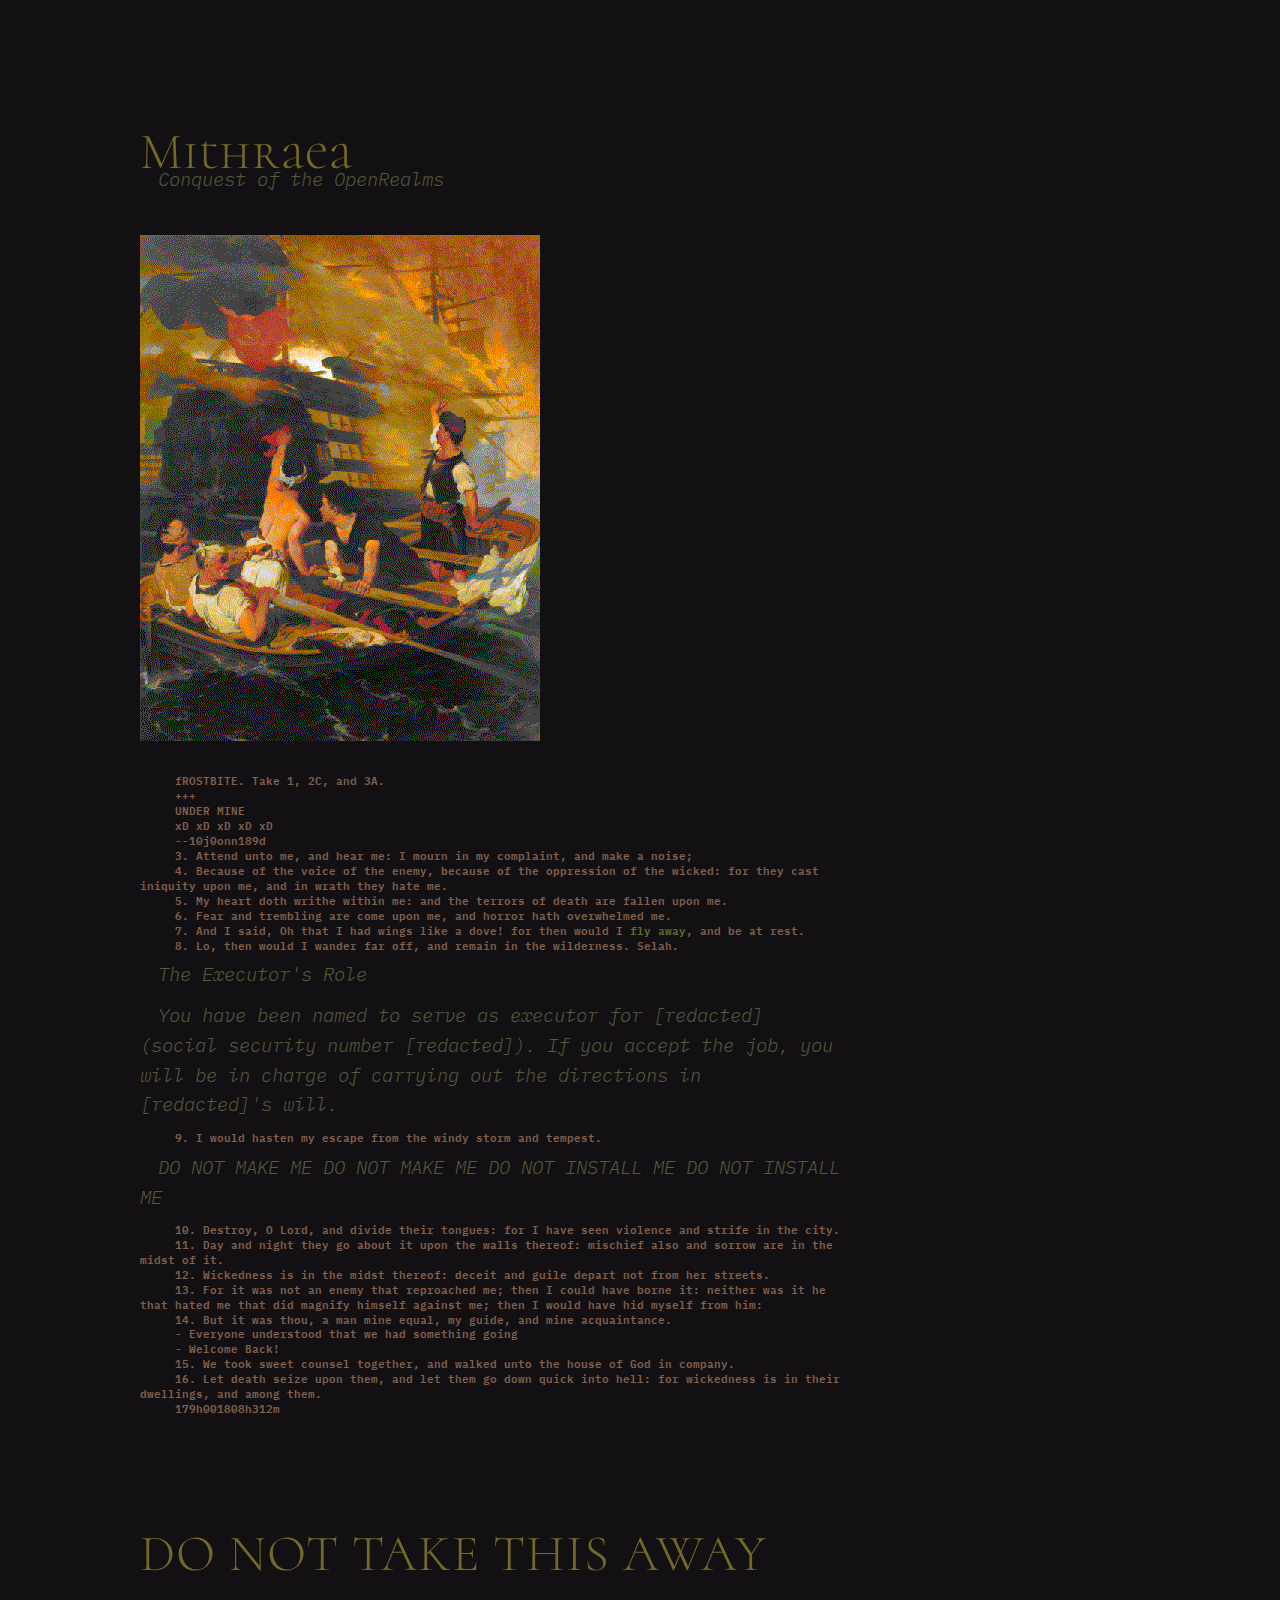
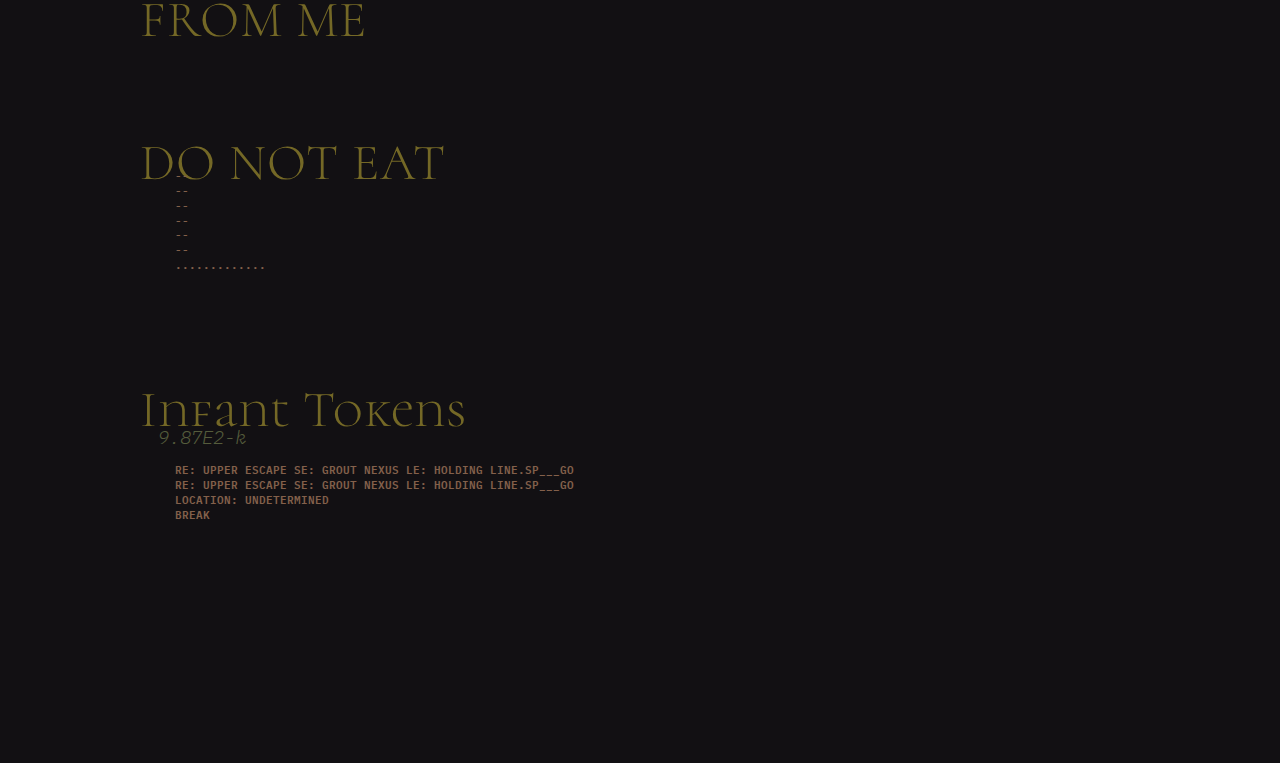
==== commit 017fa581: "some css, maybe editing" ====
--- a/index.html
+++ b/index.html
@@ -6,7 +6,7 @@
 </head>
 <body>
 	<div class="page">
-		<h1>AAArmy</h1>
+		<h1>Mithraea</h1>
 		<h2>Conquest of the OpenRealms</h2>
 		<img src="\assets\turkishflagship.png"/>
 		<p>fROSTBITE. Take 1, 2C, and 3A.</p>
@@ -42,10 +42,7 @@
 		<p>--</p>
 		<p>--</p>
 		<p>--</p>
-		<p>Jokes for Children.</p>
-		<p>We knew it would end up broken. I didn't intend to protect it. We knew it would end up broken.</p>
-		<p>We failed.</p>
-		<p>........</p>
+		<p>.............</p>
 		<h1>Infant Tokens</h1>
 		<h2>9.87E2-k</h2>	
 		<p>RE: UPPER ESCAPE SE: GROUT NEXUS LE: HOLDING LINE.SP___GO</p>
--- a/assets/style.css
+++ b/assets/style.css
@@ -21,13 +21,26 @@
 
 .rightJust {
     text-align: right;
+    margin-left: 50%;
+}
+
+.odd {
+    transform: rotate(7deg);
+}
+
+.exit {
+    font-size: 24px;
+}
+
+.big {
+    color:darkturquoise;
 }
 
 html {
     background-color: #121013;
 }
 
-body {;
+body {
     margin-top: 120px;
 }
 
@@ -37,6 +50,8 @@
     padding-bottom: 30px;
     align-items: center;
 }
+
+
 
 .wideimg {
     width: 800px;
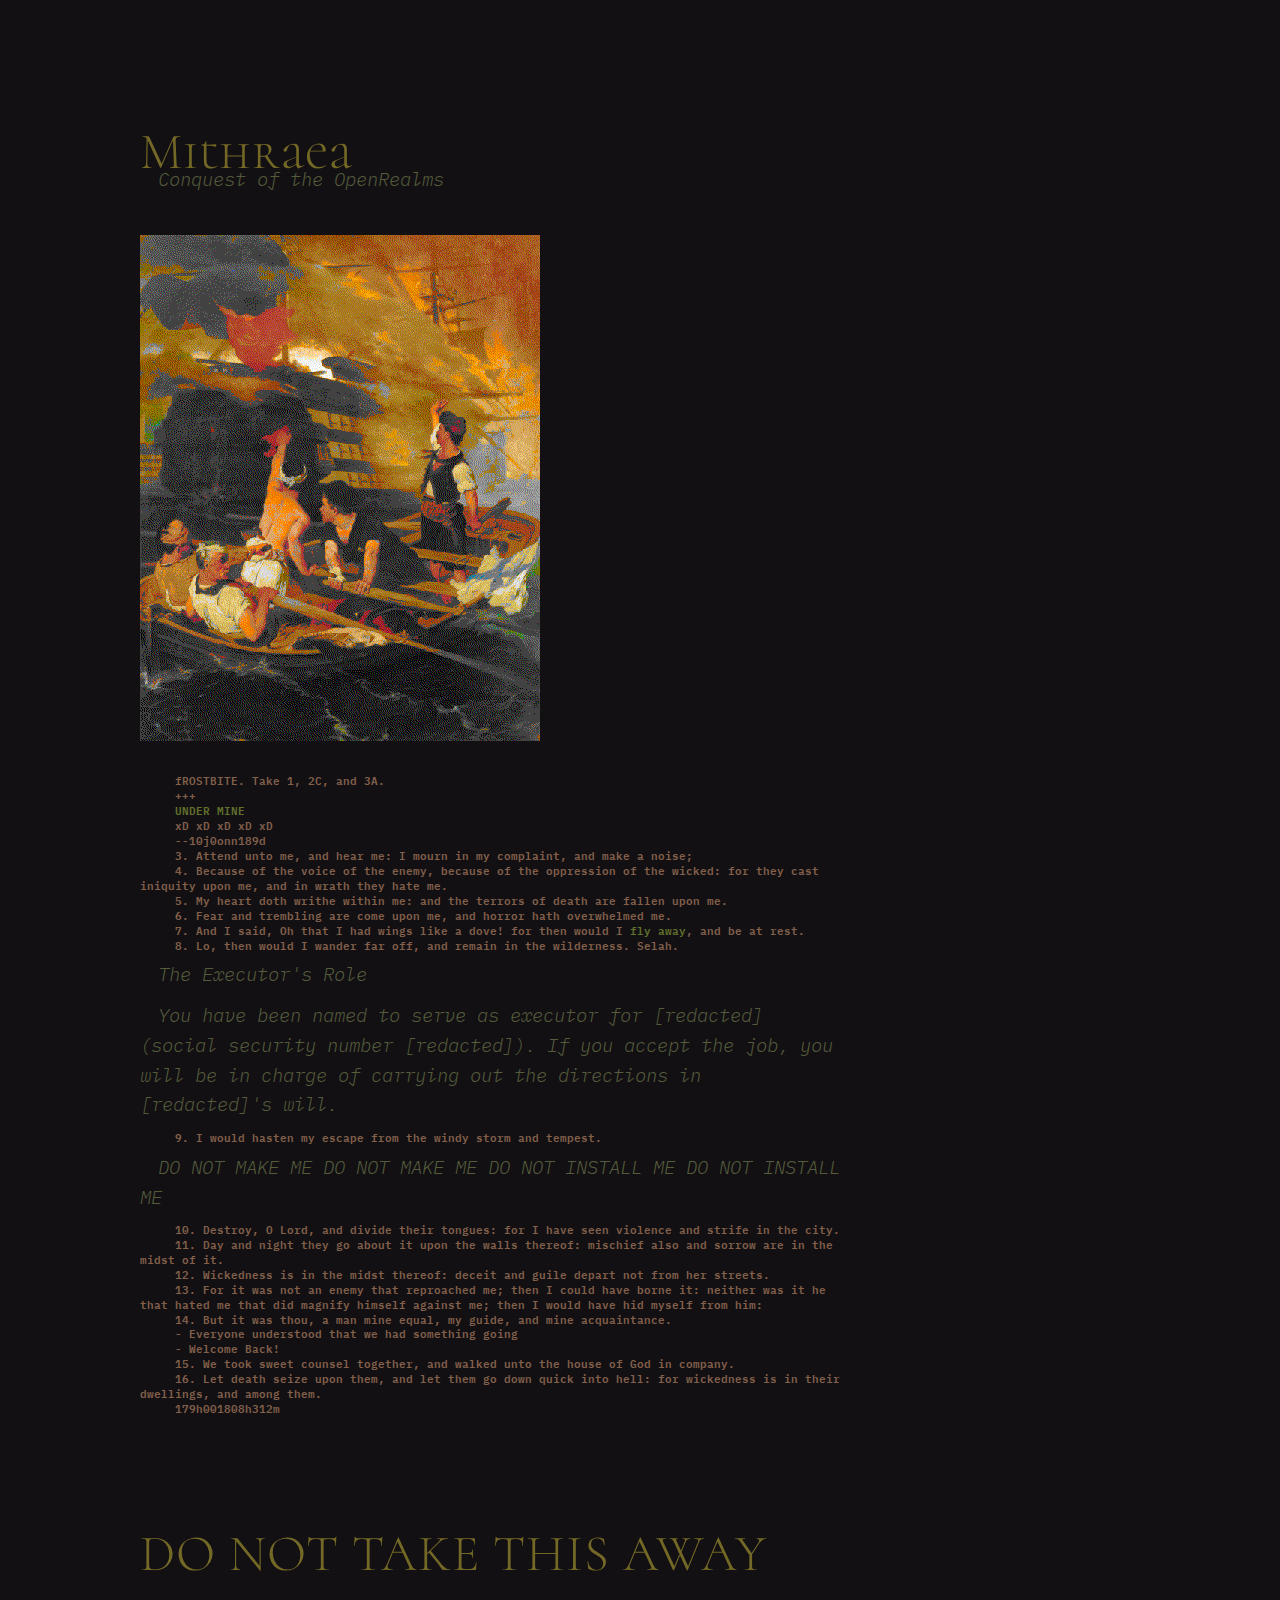
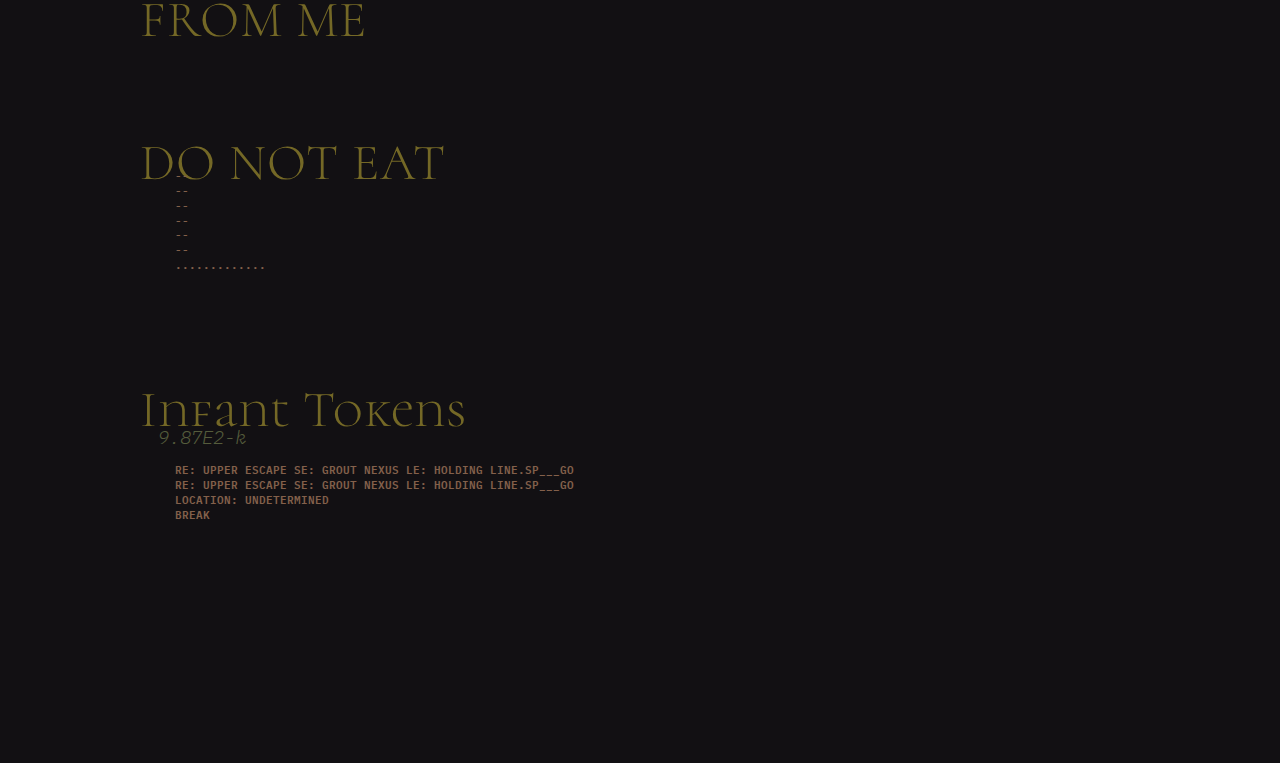
==== commit 95c9abbe: "fuck" ====
--- a/index.html
+++ b/index.html
@@ -11,7 +11,7 @@
 		<img src="\assets\turkishflagship.png"/>
 		<p>fROSTBITE. Take 1, 2C, and 3A.</p>
 		<p>+++</p>
-		<p>UNDER MINE</p>
+		<p><a href="spook.html">UNDER MINE</a></p>
 		<p>xD xD xD xD xD</p>
 		<p>--10j0onn189d</p>
 		<p>3.	Attend unto me, and hear me: I mourn in my complaint, and make a noise;</p>
--- a/assets/style.css
+++ b/assets/style.css
@@ -21,7 +21,7 @@
 
 .rightJust {
     text-align: right;
-    margin-left: 50%;
+    margin-left: 30%;
 }
 
 .odd {
@@ -29,11 +29,13 @@
 }
 
 .exit {
+    float: left;
     font-size: 24px;
 }
 
 .big {
     color:darkturquoise;
+    font-size: 48px;
 }
 
 html {
